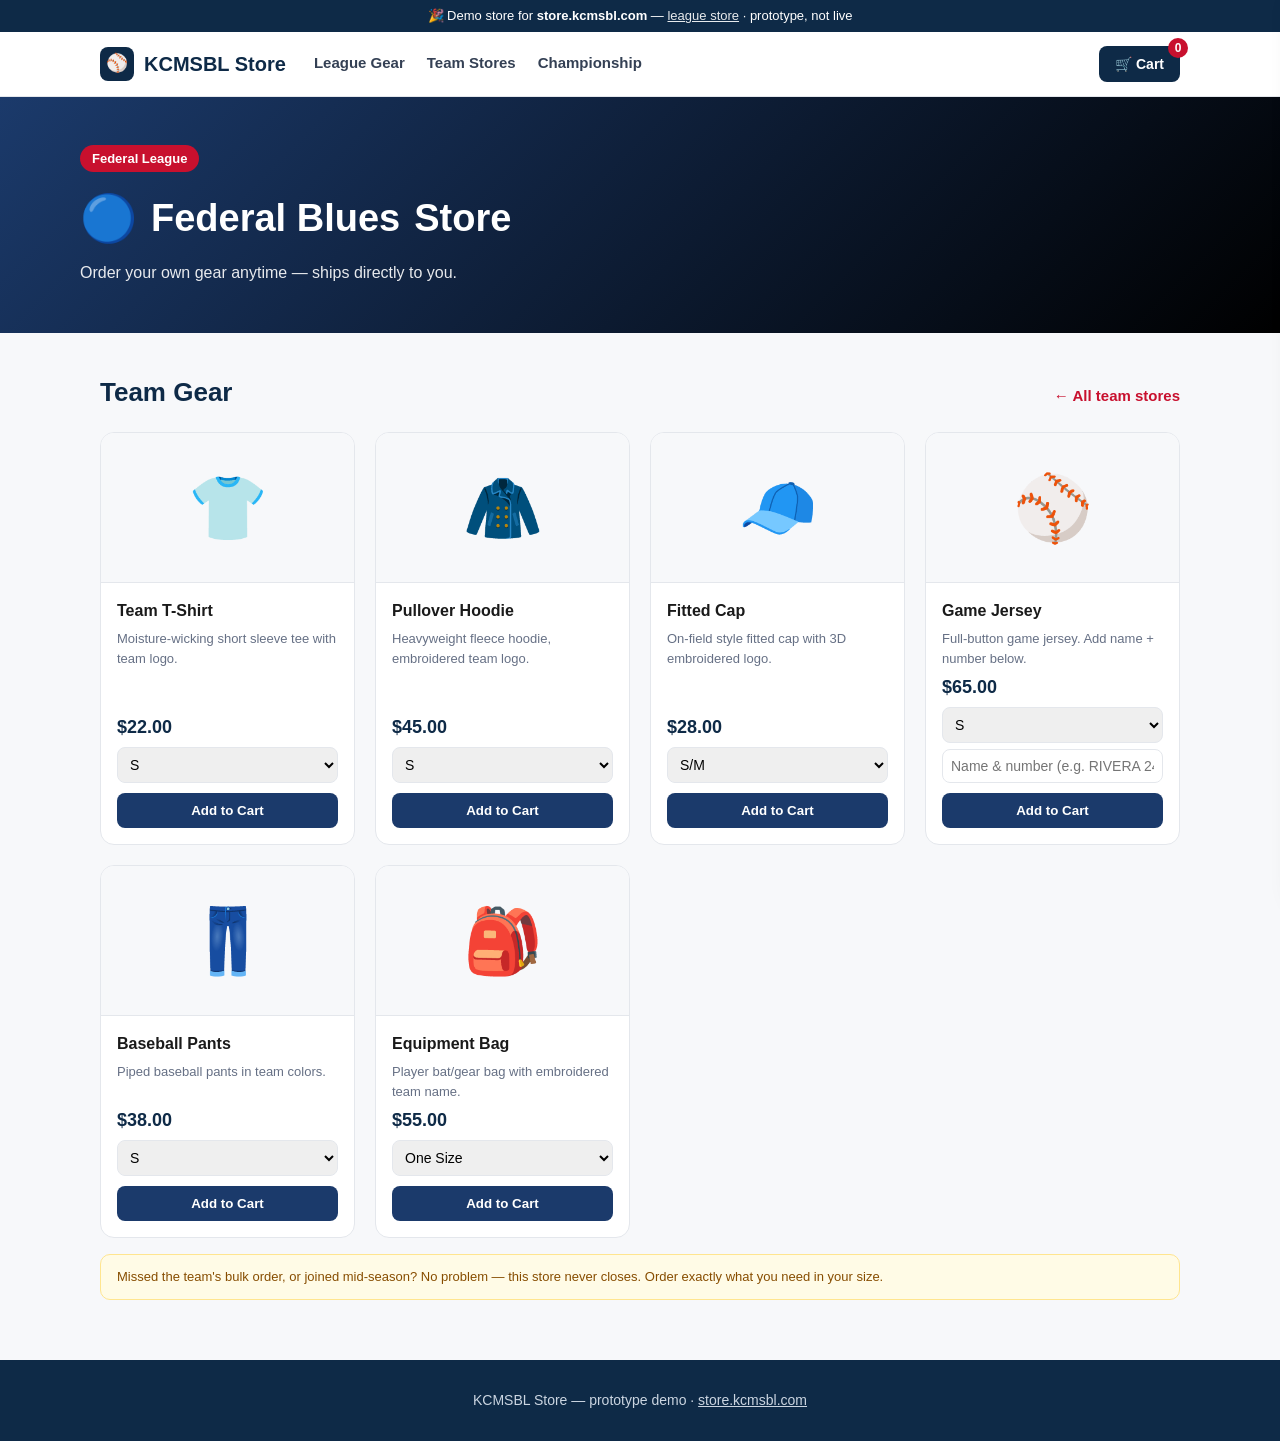
==== team.html @ cb783b4e "KCMSBL store prototype: league store, self-service team pages, cart, README + partner talking points" ====
<!DOCTYPE html>
<html lang="en">
<head>
<meta charset="UTF-8">
<meta name="viewport" content="width=device-width, initial-scale=1.0">
<title>Team Store — KCMSBL</title>
<link rel="stylesheet" href="styles.css">
</head>
<body>

<section class="team-hero" id="teamHero">
  <div class="hero-inner">
    <span class="badge" id="teamLeague">League</span>
    <h1><span class="team-logo" id="teamLogo">⚾</span> <span id="teamName">Team</span> Store</h1>
    <p style="opacity:.9;margin-top:8px">Order your own gear anytime — ships directly to you.</p>
  </div>
</section>

<div class="wrap">
  <div class="section-head">
    <h2>Team Gear</h2>
    <span class="sub"><a href="index.html" style="color:var(--red);font-weight:600">← All team stores</a></span>
  </div>
  <div class="grid" id="teamGrid"></div>
  <div class="note">Missed the team's bulk order, or joined mid-season? No problem — this store never closes. Order exactly what you need in your size.</div>
</div>

<footer>
  KCMSBL Store — prototype demo · <a href="index.html">store.kcmsbl.com</a>
</footer>

<script src="data.js"></script>
<script src="store.js"></script>
<script>
  const params = new URLSearchParams(location.search);
  const slug = params.get('t') || 'federal-blues';
  const team = TEAMS[slug];

  if(!team){
    document.body.innerHTML = '<div class="wrap"><h2>Team not found</h2><p><a href="index.html">← Back to store</a></p></div>';
  } else {
    // Apply team colors to CSS variables
    document.documentElement.style.setProperty('--team-primary', team.primary);
    document.documentElement.style.setProperty('--team-accent', team.accent);
    document.title = team.name + ' Store — KCMSBL';

    mountChrome(team.name);

    document.getElementById('teamName').textContent = team.name;
    document.getElementById('teamLeague').textContent = team.league;
    document.getElementById('teamLogo').textContent = team.logo;

    // Team pays no markup in demo; managers could add one for fundraising
    const ctx = { prefix:'tm', markup:0, teamName: team.name };
    const products = team.offers.map(id => CATALOG.find(p=>p.id===id)).filter(Boolean);
    document.getElementById('teamGrid').innerHTML = products.map(p=>productCard(p,ctx)).join('');
  }
</script>
</body>
</html>
---- styles.css ----
:root{
  --navy:#0e2a47; --navy2:#14395f; --red:#c8102e; --ink:#1a1a1a;
  --muted:#667085; --line:#e4e7ec; --bg:#f7f8fa; --white:#fff;
  --team-primary:#0e2a47; --team-accent:#c8102e;
}
*{box-sizing:border-box;margin:0;padding:0}
body{font-family:-apple-system,BlinkMacSystemFont,"Segoe UI",Roboto,Helvetica,Arial,sans-serif;
  color:var(--ink);background:var(--bg);line-height:1.5}
a{color:inherit;text-decoration:none}
img{max-width:100%}

/* Header */
.topbar{background:var(--navy);color:#fff;font-size:13px;text-align:center;padding:6px}
.topbar a{text-decoration:underline;opacity:.9}
header.nav{background:var(--white);border-bottom:1px solid var(--line);position:sticky;top:0;z-index:50}
.nav-inner{max-width:1120px;margin:0 auto;display:flex;align-items:center;gap:20px;padding:14px 20px}
.brand{display:flex;align-items:center;gap:10px;font-weight:800;font-size:20px;color:var(--navy)}
.brand .logo{width:34px;height:34px;background:var(--navy);color:#fff;border-radius:8px;
  display:grid;place-items:center;font-size:18px}
.nav-links{display:flex;gap:22px;margin-left:8px;font-weight:600;font-size:15px;color:#344054}
.nav-links a:hover{color:var(--red)}
.nav-spacer{flex:1}
.cart-btn{position:relative;background:var(--navy);color:#fff;border:0;border-radius:8px;
  padding:10px 16px;font-weight:700;cursor:pointer;font-size:14px}
.cart-btn .count{position:absolute;top:-8px;right:-8px;background:var(--red);color:#fff;
  border-radius:999px;min-width:20px;height:20px;font-size:12px;display:grid;place-items:center;padding:0 5px}

/* Hero */
.hero{background:linear-gradient(135deg,var(--navy),var(--navy2));color:#fff;padding:56px 20px}
.hero-inner{max-width:1120px;margin:0 auto}
.hero h1{font-size:40px;line-height:1.1;margin-bottom:12px}
.hero p{font-size:18px;opacity:.9;max-width:620px}
.hero .cta{margin-top:22px;display:inline-block;background:var(--red);color:#fff;
  padding:13px 26px;border-radius:8px;font-weight:700}

/* Team hero (color-driven) */
.team-hero{background:linear-gradient(135deg,var(--team-primary),#000);color:#fff;padding:48px 20px}
.team-hero .badge{display:inline-block;background:var(--team-accent);padding:4px 12px;border-radius:999px;
  font-size:13px;font-weight:700;margin-bottom:12px}
.team-hero h1{font-size:38px;display:flex;align-items:center;gap:14px}
.team-hero .team-logo{font-size:46px}

/* Sections */
.wrap{max-width:1120px;margin:0 auto;padding:40px 20px}
.section-head{display:flex;align-items:baseline;justify-content:space-between;margin-bottom:20px;flex-wrap:wrap;gap:8px}
.section-head h2{font-size:26px;color:var(--navy)}
.section-head .sub{color:var(--muted);font-size:15px}

/* Product grid */
.grid{display:grid;grid-template-columns:repeat(auto-fill,minmax(240px,1fr));gap:20px}
.card{background:#fff;border:1px solid var(--line);border-radius:14px;overflow:hidden;
  display:flex;flex-direction:column;transition:.15s}
.card:hover{box-shadow:0 8px 24px rgba(16,24,40,.1);transform:translateY(-2px)}
.card .thumb{height:150px;background:var(--bg);display:grid;place-items:center;font-size:64px;
  border-bottom:1px solid var(--line)}
.card .body{padding:16px;display:flex;flex-direction:column;gap:6px;flex:1}
.card .name{font-weight:700;font-size:16px}
.card .desc{color:var(--muted);font-size:13px;flex:1}
.card .price{font-weight:800;color:var(--navy);font-size:18px}
.tag{display:inline-block;font-size:11px;font-weight:700;padding:3px 8px;border-radius:6px;
  background:#fff4e5;color:#b54708;width:fit-content}
.tag.hard{background:#eef4ff;color:#2f5496}
.card select,.card input{border:1px solid var(--line);border-radius:8px;padding:8px;font-size:14px;width:100%}
.card .add{background:var(--team-primary,var(--navy));color:#fff;border:0;border-radius:8px;
  padding:10px;font-weight:700;cursor:pointer;margin-top:4px}
.card .add:hover{opacity:.9}

/* Team directory */
.teams{display:grid;grid-template-columns:repeat(auto-fill,minmax(260px,1fr));gap:18px}
.team-card{background:#fff;border:1px solid var(--line);border-radius:14px;padding:20px;display:flex;
  align-items:center;gap:14px;transition:.15s}
.team-card:hover{box-shadow:0 8px 24px rgba(16,24,40,.1);transform:translateY(-2px)}
.team-card .tl{width:52px;height:52px;border-radius:10px;display:grid;place-items:center;font-size:28px;color:#fff}
.team-card .meta small{color:var(--muted)}
.team-card .meta b{display:block;font-size:17px}

/* Info / self-serve band */
.band{background:#fff;border-top:1px solid var(--line);border-bottom:1px solid var(--line)}
.steps{display:grid;grid-template-columns:repeat(auto-fit,minmax(220px,1fr));gap:24px}
.step{text-align:center;padding:10px}
.step .n{width:44px;height:44px;border-radius:999px;background:var(--navy);color:#fff;
  display:grid;place-items:center;font-weight:800;margin:0 auto 12px;font-size:18px}
.step h3{font-size:17px;margin-bottom:6px}
.step p{color:var(--muted);font-size:14px}

/* Cart drawer */
.overlay{position:fixed;inset:0;background:rgba(0,0,0,.4);opacity:0;pointer-events:none;transition:.2s;z-index:90}
.overlay.open{opacity:1;pointer-events:auto}
.drawer{position:fixed;top:0;right:-420px;width:400px;max-width:90vw;height:100%;background:#fff;
  z-index:100;transition:.25s;display:flex;flex-direction:column;box-shadow:-4px 0 24px rgba(0,0,0,.15)}
.drawer.open{right:0}
.drawer h3{padding:20px;border-bottom:1px solid var(--line);font-size:20px}
.drawer .items{flex:1;overflow:auto;padding:12px 20px}
.line{display:flex;gap:12px;padding:12px 0;border-bottom:1px solid var(--line)}
.line .ic{font-size:32px}
.line .info{flex:1}
.line .info b{font-size:15px}
.line .info small{color:var(--muted);display:block}
.line .rm{color:var(--red);background:none;border:0;cursor:pointer;font-size:13px}
.drawer .foot{padding:20px;border-top:1px solid var(--line)}
.drawer .total{display:flex;justify-content:space-between;font-size:18px;font-weight:800;margin-bottom:14px}
.checkout{width:100%;background:var(--red);color:#fff;border:0;border-radius:8px;padding:14px;
  font-weight:800;cursor:pointer;font-size:16px}
.empty{color:var(--muted);text-align:center;padding:40px 0}

footer{background:var(--navy);color:#cbd5e1;padding:30px 20px;text-align:center;font-size:14px;margin-top:20px}
footer a{text-decoration:underline}
.note{background:#fffbe6;border:1px solid #ffe58f;border-radius:10px;padding:12px 16px;font-size:13px;color:#874d00;margin-top:16px}
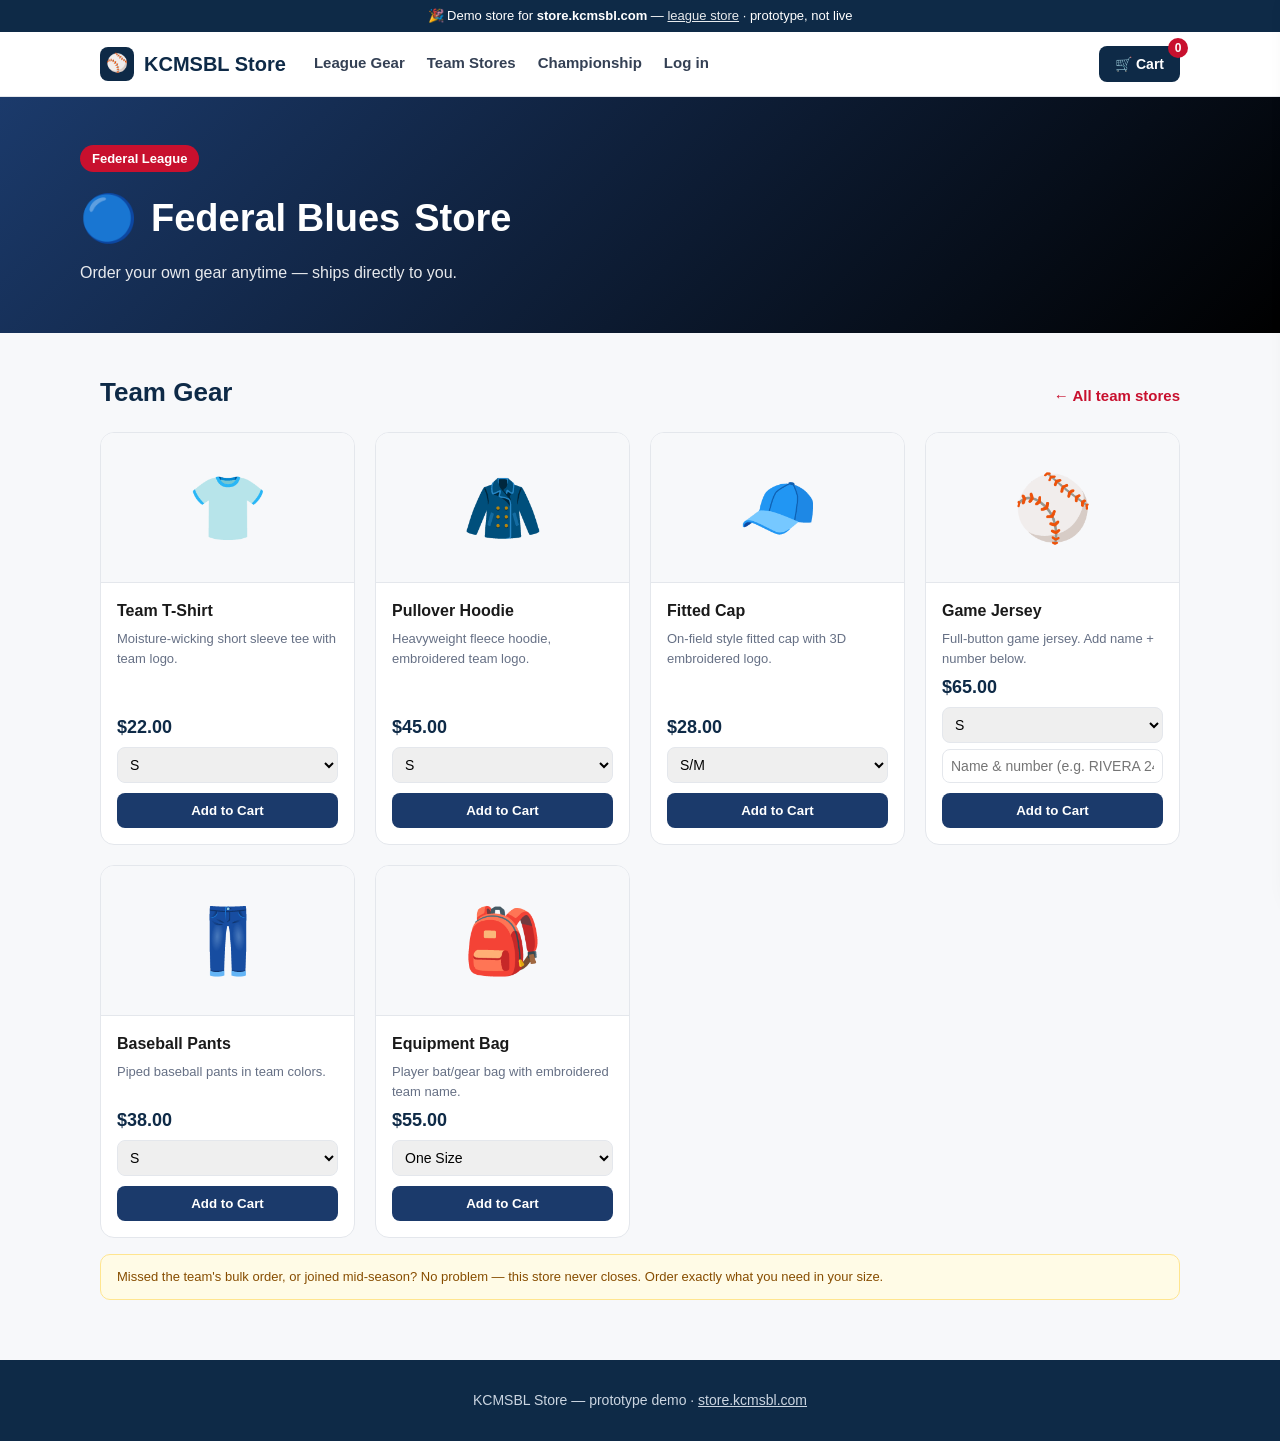
==== commit 1b38d88f: "Add player login + correct-team routing (guardrail for similarly-named teams), National Blues team, " ====
--- a/team.html
+++ b/team.html
@@ -50,6 +50,18 @@
     document.getElementById('teamLeague').textContent = team.league;
     document.getElementById('teamLogo').textContent = team.logo;
 
+    // Guardrail: if a logged-in player is viewing a team that isn't theirs, warn them.
+    const player = getPlayer();
+    if(player && player.team !== slug){
+      const mine = TEAMS[player.team];
+      const warn = document.createElement('div');
+      warn.className = 'wrongteam';
+      warn.innerHTML = `⚠️ Heads up, ${player.name} — this is <b>${team.name}</b> (${team.league}),
+        but your roster team is <b>${mine.name}</b> (${mine.league}).
+        <a href="team.html?t=${player.team}">Go to my team's store →</a>`;
+      document.querySelector('.wrap').prepend(warn);
+    }
+
     // Team pays no markup in demo; managers could add one for fundraising
     const ctx = { prefix:'tm', markup:0, teamName: team.name };
     const products = team.offers.map(id => CATALOG.find(p=>p.id===id)).filter(Boolean);
--- a/styles.css
+++ b/styles.css
@@ -106,3 +106,6 @@
 footer{background:var(--navy);color:#cbd5e1;padding:30px 20px;text-align:center;font-size:14px;margin-top:20px}
 footer a{text-decoration:underline}
 .note{background:#fffbe6;border:1px solid #ffe58f;border-radius:10px;padding:12px 16px;font-size:13px;color:#874d00;margin-top:16px}
+.wrongteam{background:#fff1f0;border:1px solid #ffccc7;border-radius:10px;padding:14px 18px;
+  font-size:15px;color:#a8071a;margin-bottom:22px}
+.wrongteam a{color:#c8102e;font-weight:700;text-decoration:underline;margin-left:6px}
